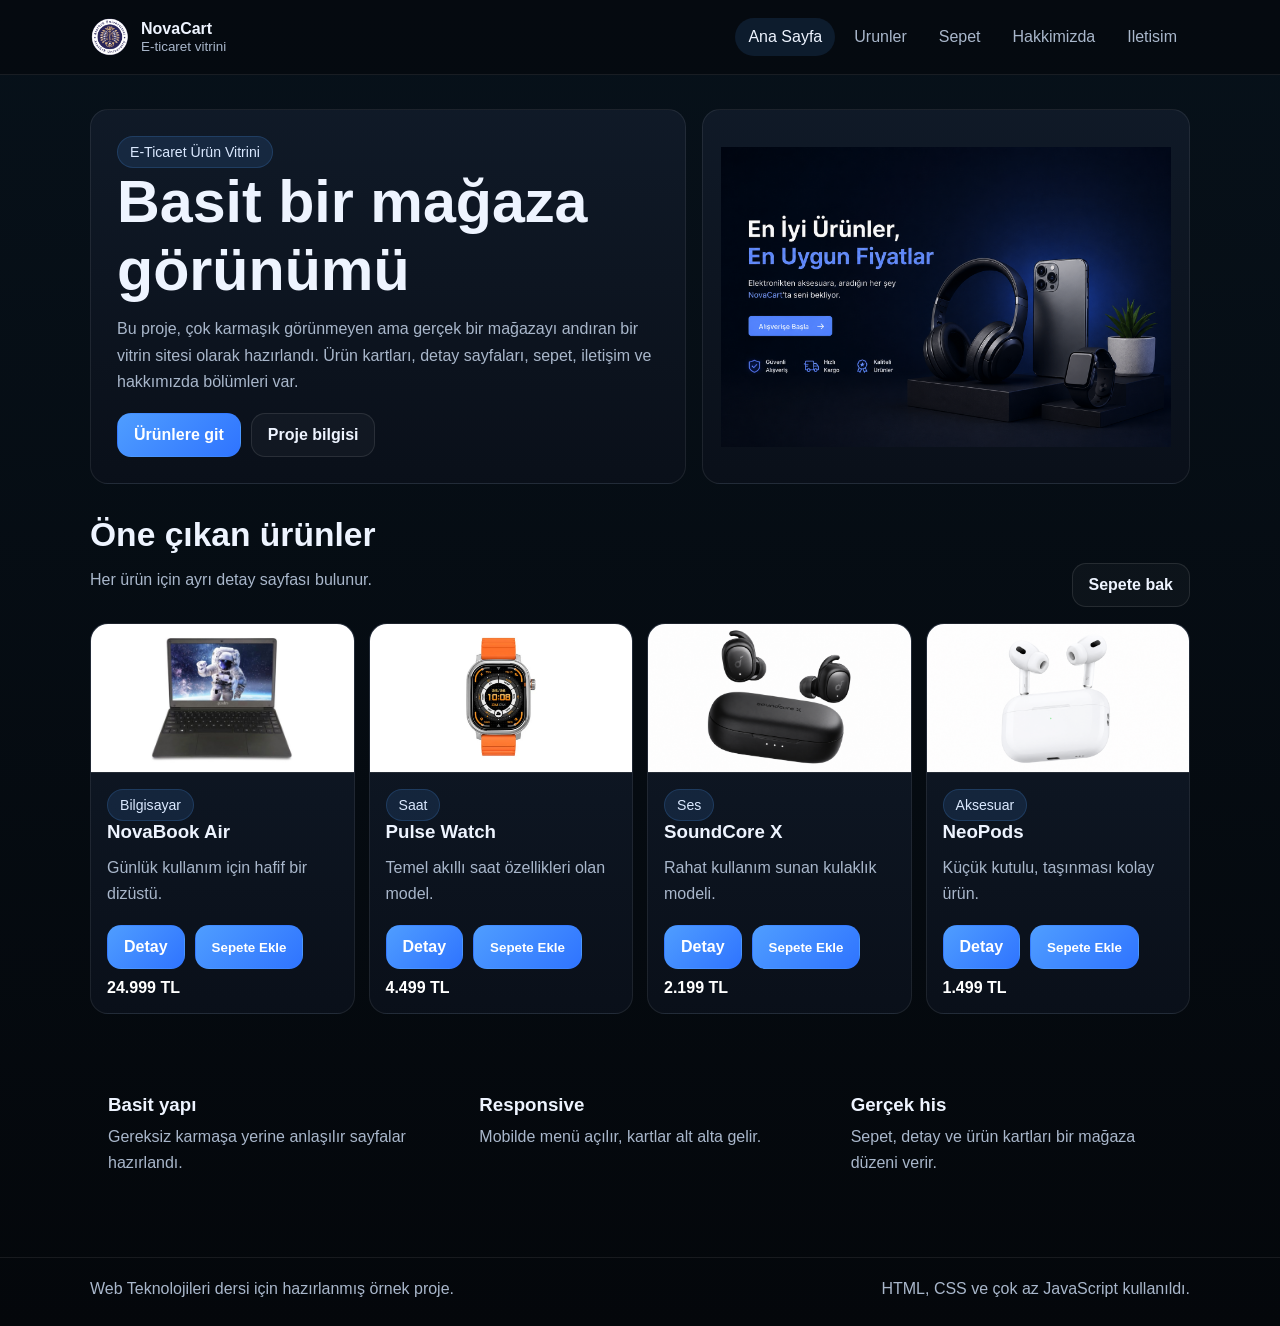
==== index.html @ ce02641b "first commit" ====
<!doctype html>
    <html lang="tr">
    <head>
      <meta charset="utf-8">
      <meta name="viewport" content="width=device-width, initial-scale=1">
      <title>Ana Sayfa | NovaCart</title>
      <link rel="stylesheet" href="css/style.css">
    </head>
    <body>
      <header>
        <div class="container topbar">
          
<a class="brand" href="index.html">
<img src="images/logo.png" width="40">
<div class="brand-text">
<strong>NovaCart</strong>
<span>E-ticaret vitrini</span>
</div>
</a>

          <button class="nav-toggle" aria-label="Menü aç/kapat">☰</button>
          <nav aria-label="Ana menü">
            <ul id="menu"><li><a href="index.html" class="active">Ana Sayfa</a></li>
<li><a href="urunler.html" class="">Urunler</a></li>
<li><a href="sepet.html" class="">Sepet</a></li>
<li><a href="hakkimizda.html" class="">Hakkimizda</a></li>
<li><a href="iletisim.html" class="">Iletisim</a></li></ul>
          </nav>
        </div>
      </header>
      <main>
<section class="hero">
  <div class="container hero-grid">
    <div class="box hero-text">
      <span class="badge">E-Ticaret Ürün Vitrini</span>
      <h1>Basit bir mağaza görünümü</h1>
      <p>Bu proje, çok karmaşık görünmeyen ama gerçek bir mağazayı andıran bir vitrin sitesi olarak hazırlandı. Ürün kartları, detay sayfaları, sepet, iletişim ve hakkımızda bölümleri var.</p>
      <div class="actions">
        <a class="btn btn-primary" href="urunler.html">Ürünlere git</a>
        <a class="btn btn-ghost" href="hakkimizda.html">Proje bilgisi</a>
      </div>
    </div>
    <div class="box hero-image">
      <img src="images/hero.png" alt="Mavi ve siyah tonlarda mağaza çizimi">
    </div>
  </div>
</section>

<section class="section">
  <div class="container">
    <div class="section-head">
      <div>
        <h2>Öne çıkan ürünler</h2>
        <p>Her ürün için ayrı detay sayfası bulunur.</p>
      </div>
      <a class="btn btn-ghost" href="sepet.html">Sepete bak</a>
    </div>

    <div class="grid-4">
      <article class="card">
        <figure><img src="images/p1.jpg" alt="NovaBook Air ürün görseli"></figure>
        <div class="content">
          <span class="badge">Bilgisayar</span>
          <h3>NovaBook Air</h3>
          <p>Günlük kullanım için hafif bir dizüstü.</p>
          
          <div class="actions">
            <a class="btn btn-primary" href="urun-detay-1.html">Detay</a>
            <button class="btn btn-primary" data-add data-name="NovaBook Air" data-price="24000">Sepete Ekle</button>
          </div>
          <div class="price">24.999 TL</div>
        </div>
      </article>

      <article class="card">
        <figure><img src="images/p2.jpg" alt="Pulse Watch ürün görseli"></figure>
        <div class="content">
          <span class="badge">Saat</span>
          <h3>Pulse Watch</h3>
          <p>Temel akıllı saat özellikleri olan model.</p>
          
          <div class="actions">
            <a class="btn btn-primary" href="urun-detay-2.html">Detay</a>
            <button class="btn btn-primary" data-add data-name="Pulse Watch" data-price="4500">Sepete Ekle</button>
          </div>
          <div class="price">4.499 TL</div>
        </div>
      </article>

      <article class="card">
        <figure><img src="images/p3.png" alt="SoundCore X ürün görseli"></figure>
        <div class="content">
          <span class="badge">Ses</span>
          <h3>SoundCore X</h3>
          <p>Rahat kullanım sunan kulaklık modeli.</p>
          
          <div class="actions">
            <a class="btn btn-primary" href="urun-detay-3.html">Detay</a>
            <button class="btn btn-primary" data-add data-name="SoundCore X" data-price="2200">Sepete Ekle</button>
          </div>
          <div class="price">2.199 TL</div>
        </div>
      </article>

      <article class="card">
        <figure><img src="images/p4.png" alt="NeoPods ürün görseli"></figure>
        <div class="content">
          <span class="badge">Aksesuar</span>
          <h3>NeoPods</h3>
          <p>Küçük kutulu, taşınması kolay ürün.</p>
          
          <div class="actions">
            <a class="btn btn-primary" href="urun-detay-4.html">Detay</a>
            <button class="btn btn-primary" data-add data-name="NeoPods" data-price="1500">Sepete Ekle</button>
          </div>
          <div class="price">1.499 TL</div>
        </div>
      </article>
    </div>
  </div>
</section>

<section class="section">
  <div class="container grid-3">
    <article class="small">
      <h3>Basit yapı</h3>
      <p>Gereksiz karmaşa yerine anlaşılır sayfalar hazırlandı.</p>
    </article>
    <article class="small">
      <h3>Responsive</h3>
      <p>Mobilde menü açılır, kartlar alt alta gelir.</p>
    </article>
    <article class="small">
      <h3>Gerçek his</h3>
      <p>Sepet, detay ve ürün kartları bir mağaza düzeni verir.</p>
    </article>
  </div>
</section>
</main>
      <footer>
        <div class="container footer-inner">
          <div>Web Teknolojileri dersi için hazırlanmış örnek proje.</div>
          <div>HTML, CSS ve çok az JavaScript kullanıldı.</div>
        </div>
      </footer>
      <script src="js/script.js"></script>
    </body>
    </html>
---- css/style.css ----
:root{
  --bg:#07111a;
  --bg2:#05080d;
  --panel:#101a28;
  --panel2:#132033;
  --line:#23344a;
  --text:#eef4ff;
  --muted:#a9b7cb;
  --blue:#4f9dff;
  --blue2:#2f74ff;
  --good:#ffd36b;
}
*{box-sizing:border-box}
html{}
body{
  margin:0;
  font-family:Arial, Helvetica, sans-serif;
  background:linear-gradient(180deg, #07111a 0%, #04070b 100%);
  color:var(--text);
}
img{max-width:100%; display:block}
a{color:inherit; text-decoration:none}
.container{width:min(1100px, calc(100% - 28px)); margin:auto}
header{
  background:rgba(5,10,16,.92);
  border-bottom:1px solid rgba(255,255,255,.08);
  
  
  
}
.topbar{
  min-height:74px;
  display:flex;
  justify-content:space-between;
  align-items:center;
  gap:14px;
}
.brand{
  display:flex;
  align-items:center;
  gap:11px;
}
.brand-mark{
  width:40px;
  height:40px;
  border-radius:12px;
  display:grid;
  place-items:center;
  background:linear-gradient(135deg, var(--blue), var(--blue2));
  font-weight:700;
}
.brand-text strong{display:block}
.brand-text span{display:block; color:var(--muted); font-size:.84rem; margin-top:1px}
nav ul{
  list-style:none;
  display:flex;
  gap:6px;
  flex-wrap:wrap;
  padding:0;
  margin:0;
}
nav a{
  display:block;
  padding:10px 13px;
  border-radius:999px;
  color:var(--muted);
}
nav a:hover, nav a.active{
  background:rgba(79,157,255,.12);
  color:var(--text);
}
.nav-toggle{
  display:none;
  width:44px;
  height:40px;
  border-radius:12px;
  border:1px solid rgba(255,255,255,.12);
  background:transparent;
  color:var(--text);
  font-size:1.2rem;
}
.hero{padding:34px 0 18px}
.hero-grid{
  display:grid;
  grid-template-columns:1.1fr .9fr;
  gap:16px;
}
.box, .card, .panel, .table-box, .form-box{
  background:linear-gradient(180deg, rgba(16,26,40,.98), rgba(10,16,26,.98));
  border:1px solid rgba(255,255,255,.08);
  border-radius:18px;
}
.hero-text{padding:26px}
.hero-image{padding:18px; display:grid; place-items:center; min-height:330px}
.hero-image img{max-height:300px; width:100%}
.badge{
  display:inline-block;
  padding:7px 12px;
  border-radius:999px;
  font-size:.88rem;
  background:rgba(79,157,255,.12);
  border:1px solid rgba(79,157,255,.18);
  color:#dbe9ff;
}
h1,h2,h3{margin:0 0 12px; line-height:1.15}
h1{font-size:clamp(2rem, 5vw, 3.7rem)}
h2{font-size:clamp(1.45rem, 3vw, 2.1rem)}
p{margin:0 0 14px; line-height:1.65; color:var(--muted)}
.actions{
  display:flex;
  flex-wrap:wrap;
  gap:10px;
  margin-top:18px;
}
.btn{
  display:inline-flex;
  align-items:center;
  justify-content:center;
  padding:12px 16px;
  border-radius:14px;
  border:1px solid transparent;
  font-weight:700;
  
}
.btn:hover{transform:translateY(-1px)}
.btn-primary{
  background:linear-gradient(135deg, var(--blue), var(--blue2));
  color:#fff;
}
.btn-ghost{
  border-color:rgba(255,255,255,.10);
  background:rgba(255,255,255,.03);
  color:var(--text);
}
.section{padding:14px 0 48px}
.section-head{
  display:flex;
  justify-content:space-between;
  gap:14px;
  align-items:end;
  margin-bottom:16px;
}
.grid-4{
  display:grid;
  grid-template-columns:repeat(4, minmax(0, 1fr));
  gap:14px;
}
.grid-3{
  display:grid;
  grid-template-columns:repeat(3, minmax(0, 1fr));
  gap:14px;
}
.grid-2{
  display:grid;
  grid-template-columns:repeat(2, minmax(0, 1fr));
  gap:14px;
}
.card{overflow:hidden}
.card figure, .panel figure{
  margin:0;
  background:rgba(255,255,255,.02);
  border-bottom:1px solid rgba(255,255,255,.08);
}
.card .content{padding:16px}
.price{font-weight:700; color:#fff; margin-top:10px}

.small{padding:18px}
.small h3{margin-bottom:8px}
.filters{
  display:flex;
  flex-wrap:wrap;
  gap:8px;
  margin:10px 0 18px;
}
.filter-chip{
  padding:8px 12px;
  border-radius:999px;
  border:1px solid rgba(255,255,255,.10);
  background:rgba(255,255,255,.03);
  color:var(--muted);
  font-size:.92rem;
}
.detail-wrap{
  display:grid;
  grid-template-columns:1fr 1fr;
  gap:14px;
}
.detail{
  padding:18px;
}
table{
  width:100%;
  border-collapse:collapse;
}
th, td{
  text-align:left;
  padding:12px 13px;
  border-bottom:1px solid rgba(255,255,255,.08);
}
th{width:34%; color:#dce7fb}
td{color:var(--muted)}
thead th{background:rgba(255,255,255,.03)}
tfoot td{color:#fff; font-weight:700}
.form-box, .table-box, .detail, .small{padding:18px}
label{
  display:block;
  margin:0 0 7px;
  font-weight:700;
  color:#dce7fb;
}
input, select, textarea{
  width:100%;
  padding:12px 13px;
  border-radius:12px;
  border:1px solid rgba(255,255,255,.10);
  background:rgba(255,255,255,.03);
  color:var(--text);
  outline:none;
}
textarea{min-height:130px; resize:vertical}
input:focus, select:focus, textarea:focus{border-color:rgba(79,157,255,.55)}
.form-grid{
  display:grid;
  grid-template-columns:1fr 1fr;
  gap:12px;
}
.help{font-size:.92rem}
.note{
  display:none;
  margin-top:12px;
  padding:11px 13px;
  border-radius:12px;
  background:rgba(79,157,255,.10);
  border:1px solid rgba(79,157,255,.18);
  color:#dbe9ff;
}
.note.show{display:block}
footer{
  padding:22px 0 28px;
  border-top:1px solid rgba(255,255,255,.08);
  color:var(--muted);
}
.footer-inner{
  display:flex;
  justify-content:space-between;
  gap:12px;
  flex-wrap:wrap;
}
@media (max-width: 940px){
  .hero-grid, .grid-4, .grid-3, .grid-2, .detail-wrap{grid-template-columns:1fr 1fr}
}
@media (max-width: 760px){
  .nav-toggle{display:inline-grid; place-items:center}
  nav{width:100%}
  nav ul{display:none; width:100%; flex-direction:column; padding:10px 0 14px}
  nav ul.open{display:flex}
  .topbar{flex-wrap:wrap}
  .hero-grid, .grid-4, .grid-3, .grid-2, .detail-wrap{grid-template-columns:1fr}
  .section-head{align-items:flex-start; flex-direction:column}
  .hero-text{padding:22px}
  .form-grid{grid-template-columns:1fr}
}
.remove-btn{margin-left:10px; padding:7px 10px; border:1px solid rgba(255,255,255,.12); background:rgba(255,255,255,.03); color:var(--text); border-radius:10px; cursor:pointer;}
.remove-btn:hover{background:rgba(79,157,255,.12)}
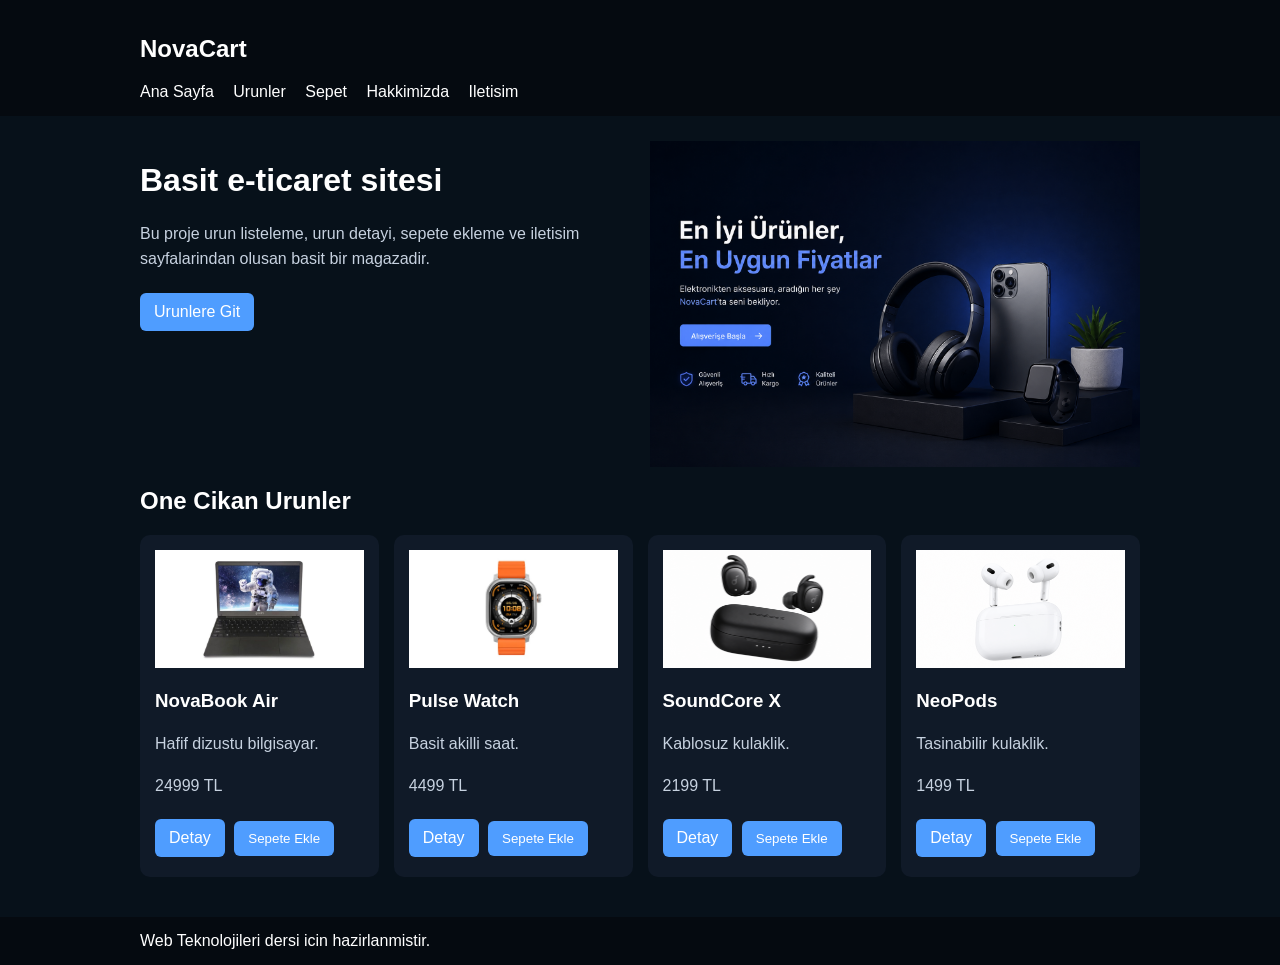
==== commit 191dbdb9: "final changes" ====
--- a/index.html
+++ b/index.html
@@ -1,148 +1,78 @@
 <!doctype html>
-    <html lang="tr">
-    <head>
-      <meta charset="utf-8">
-      <meta name="viewport" content="width=device-width, initial-scale=1">
-      <title>Ana Sayfa | NovaCart</title>
-      <link rel="stylesheet" href="css/style.css">
-    </head>
-    <body>
-      <header>
-        <div class="container topbar">
-          
-<a class="brand" href="index.html">
-<img src="images/logo.png" width="40">
-<div class="brand-text">
-<strong>NovaCart</strong>
-<span>E-ticaret vitrini</span>
-</div>
-</a>
+<html lang="tr">
+<head>
+  <meta charset="utf-8">
+  <meta name="viewport" content="width=device-width, initial-scale=1">
+  <title>NovaCart</title>
+  <link rel="stylesheet" href="css/style.css">
+</head>
+<body>
+  <header>
+    <div class="container">
+      <h2>NovaCart</h2>
+      <nav>
+        <a href="index.html">Ana Sayfa</a>
+        <a href="urunler.html">Urunler</a>
+        <a href="sepet.html">Sepet</a>
+        <a href="hakkimizda.html">Hakkimizda</a>
+        <a href="iletisim.html">Iletisim</a>
+      </nav>
+    </div>
+  </header>
 
-          <button class="nav-toggle" aria-label="Menü aç/kapat">☰</button>
-          <nav aria-label="Ana menü">
-            <ul id="menu"><li><a href="index.html" class="active">Ana Sayfa</a></li>
-<li><a href="urunler.html" class="">Urunler</a></li>
-<li><a href="sepet.html" class="">Sepet</a></li>
-<li><a href="hakkimizda.html" class="">Hakkimizda</a></li>
-<li><a href="iletisim.html" class="">Iletisim</a></li></ul>
-          </nav>
-        </div>
-      </header>
-      <main>
-<section class="hero">
-  <div class="container hero-grid">
-    <div class="box hero-text">
-      <span class="badge">E-Ticaret Ürün Vitrini</span>
-      <h1>Basit bir mağaza görünümü</h1>
-      <p>Bu proje, çok karmaşık görünmeyen ama gerçek bir mağazayı andıran bir vitrin sitesi olarak hazırlandı. Ürün kartları, detay sayfaları, sepet, iletişim ve hakkımızda bölümleri var.</p>
-      <div class="actions">
-        <a class="btn btn-primary" href="urunler.html">Ürünlere git</a>
-        <a class="btn btn-ghost" href="hakkimizda.html">Proje bilgisi</a>
+  <main class="container">
+    <div class="two">
+      <div>
+        <h1>Basit e-ticaret sitesi</h1>
+        <p>Bu proje urun listeleme, urun detayi, sepete ekleme ve iletisim sayfalarindan olusan basit bir magazadir.</p>
+        <a class="btn" href="urunler.html">Urunlere Git</a>
+      </div>
+      <img src="images/hero.png" alt="Magaza gorseli">
+    </div>
+
+    <h2>One Cikan Urunler</h2>
+    <div class="grid">
+      <div class="card">
+        <img src="images/p1.jpg" alt="NovaBook Air">
+        <h3>NovaBook Air</h3>
+        <p>Hafif dizustu bilgisayar.</p>
+        <p>24999 TL</p>
+        <a class="btn" href="urun-detay-1.html">Detay</a>
+        <button data-add data-name="NovaBook Air" data-price="24000">Sepete Ekle</button>
+      </div>
+
+      <div class="card">
+        <img src="images/p2.jpg" alt="Pulse Watch">
+        <h3>Pulse Watch</h3>
+        <p>Basit akilli saat.</p>
+        <p>4499 TL</p>
+        <a class="btn" href="urun-detay-2.html">Detay</a>
+        <button data-add data-name="Pulse Watch" data-price="4500">Sepete Ekle</button>
+      </div>
+
+      <div class="card">
+        <img src="images/p3.png" alt="SoundCore X">
+        <h3>SoundCore X</h3>
+        <p>Kablosuz kulaklik.</p>
+        <p>2199 TL</p>
+        <a class="btn" href="urun-detay-3.html">Detay</a>
+        <button data-add data-name="SoundCore X" data-price="2200">Sepete Ekle</button>
+      </div>
+
+      <div class="card">
+        <img src="images/p4.png" alt="NeoPods">
+        <h3>NeoPods</h3>
+        <p>Tasinabilir kulaklik.</p>
+        <p>1499 TL</p>
+        <a class="btn" href="urun-detay-4.html">Detay</a>
+        <button data-add data-name="NeoPods" data-price="1500">Sepete Ekle</button>
       </div>
     </div>
-    <div class="box hero-image">
-      <img src="images/hero.png" alt="Mavi ve siyah tonlarda mağaza çizimi">
-    </div>
-  </div>
-</section>
+  </main>
 
-<section class="section">
-  <div class="container">
-    <div class="section-head">
-      <div>
-        <h2>Öne çıkan ürünler</h2>
-        <p>Her ürün için ayrı detay sayfası bulunur.</p>
-      </div>
-      <a class="btn btn-ghost" href="sepet.html">Sepete bak</a>
-    </div>
-
-    <div class="grid-4">
-      <article class="card">
-        <figure><img src="images/p1.jpg" alt="NovaBook Air ürün görseli"></figure>
-        <div class="content">
-          <span class="badge">Bilgisayar</span>
-          <h3>NovaBook Air</h3>
-          <p>Günlük kullanım için hafif bir dizüstü.</p>
-          
-          <div class="actions">
-            <a class="btn btn-primary" href="urun-detay-1.html">Detay</a>
-            <button class="btn btn-primary" data-add data-name="NovaBook Air" data-price="24000">Sepete Ekle</button>
-          </div>
-          <div class="price">24.999 TL</div>
-        </div>
-      </article>
-
-      <article class="card">
-        <figure><img src="images/p2.jpg" alt="Pulse Watch ürün görseli"></figure>
-        <div class="content">
-          <span class="badge">Saat</span>
-          <h3>Pulse Watch</h3>
-          <p>Temel akıllı saat özellikleri olan model.</p>
-          
-          <div class="actions">
-            <a class="btn btn-primary" href="urun-detay-2.html">Detay</a>
-            <button class="btn btn-primary" data-add data-name="Pulse Watch" data-price="4500">Sepete Ekle</button>
-          </div>
-          <div class="price">4.499 TL</div>
-        </div>
-      </article>
-
-      <article class="card">
-        <figure><img src="images/p3.png" alt="SoundCore X ürün görseli"></figure>
-        <div class="content">
-          <span class="badge">Ses</span>
-          <h3>SoundCore X</h3>
-          <p>Rahat kullanım sunan kulaklık modeli.</p>
-          
-          <div class="actions">
-            <a class="btn btn-primary" href="urun-detay-3.html">Detay</a>
-            <button class="btn btn-primary" data-add data-name="SoundCore X" data-price="2200">Sepete Ekle</button>
-          </div>
-          <div class="price">2.199 TL</div>
-        </div>
-      </article>
-
-      <article class="card">
-        <figure><img src="images/p4.png" alt="NeoPods ürün görseli"></figure>
-        <div class="content">
-          <span class="badge">Aksesuar</span>
-          <h3>NeoPods</h3>
-          <p>Küçük kutulu, taşınması kolay ürün.</p>
-          
-          <div class="actions">
-            <a class="btn btn-primary" href="urun-detay-4.html">Detay</a>
-            <button class="btn btn-primary" data-add data-name="NeoPods" data-price="1500">Sepete Ekle</button>
-          </div>
-          <div class="price">1.499 TL</div>
-        </div>
-      </article>
-    </div>
-  </div>
-</section>
-
-<section class="section">
-  <div class="container grid-3">
-    <article class="small">
-      <h3>Basit yapı</h3>
-      <p>Gereksiz karmaşa yerine anlaşılır sayfalar hazırlandı.</p>
-    </article>
-    <article class="small">
-      <h3>Responsive</h3>
-      <p>Mobilde menü açılır, kartlar alt alta gelir.</p>
-    </article>
-    <article class="small">
-      <h3>Gerçek his</h3>
-      <p>Sepet, detay ve ürün kartları bir mağaza düzeni verir.</p>
-    </article>
-  </div>
-</section>
-</main>
-      <footer>
-        <div class="container footer-inner">
-          <div>Web Teknolojileri dersi için hazırlanmış örnek proje.</div>
-          <div>HTML, CSS ve çok az JavaScript kullanıldı.</div>
-        </div>
-      </footer>
-      <script src="js/script.js"></script>
-    </body>
-    </html>+  <footer>
+    <div class="container">Web Teknolojileri dersi icin hazirlanmistir.</div>
+  </footer>
+  <script src="js/script.js"></script>
+</body>
+</html>
--- a/css/style.css
+++ b/css/style.css
@@ -1,264 +1,64 @@
-:root{
-  --bg:#07111a;
-  --bg2:#05080d;
-  --panel:#101a28;
-  --panel2:#132033;
-  --line:#23344a;
-  --text:#eef4ff;
-  --muted:#a9b7cb;
-  --blue:#4f9dff;
-  --blue2:#2f74ff;
-  --good:#ffd36b;
-}
-*{box-sizing:border-box}
-html{}
 body{
   margin:0;
-  font-family:Arial, Helvetica, sans-serif;
-  background:linear-gradient(180deg, #07111a 0%, #04070b 100%);
-  color:var(--text);
+  font-family:Arial, sans-serif;
+  background:#07111a;
+  color:white;
 }
-img{max-width:100%; display:block}
-a{color:inherit; text-decoration:none}
-.container{width:min(1100px, calc(100% - 28px)); margin:auto}
-header{
-  background:rgba(5,10,16,.92);
-  border-bottom:1px solid rgba(255,255,255,.08);
-  
-  
-  
+
+.container{width:90%;max-width:1000px;margin:auto}
+
+header,footer{
+  background:#050a10;
+  padding:15px 0;
 }
-.topbar{
-  min-height:74px;
-  display:flex;
-  justify-content:space-between;
-  align-items:center;
-  gap:14px;
+
+nav a{
+  color:white;
+  margin-right:15px;
+  text-decoration:none;
 }
-.brand{
-  display:flex;
-  align-items:center;
-  gap:11px;
+
+main{padding:25px 0}
+p{color:#c7d2e0;line-height:1.6}
+img{max-width:100%}
+
+.grid{
+  display:grid;
+  grid-template-columns:repeat(4,1fr);
+  gap:15px;
 }
-.brand-mark{
-  width:40px;
-  height:40px;
-  border-radius:12px;
-  display:grid;
-  place-items:center;
-  background:linear-gradient(135deg, var(--blue), var(--blue2));
-  font-weight:700;
-}
-.brand-text strong{display:block}
-.brand-text span{display:block; color:var(--muted); font-size:.84rem; margin-top:1px}
-nav ul{
-  list-style:none;
-  display:flex;
-  gap:6px;
-  flex-wrap:wrap;
-  padding:0;
-  margin:0;
-}
-nav a{
-  display:block;
-  padding:10px 13px;
-  border-radius:999px;
-  color:var(--muted);
-}
-nav a:hover, nav a.active{
-  background:rgba(79,157,255,.12);
-  color:var(--text);
-}
-.nav-toggle{
-  display:none;
-  width:44px;
-  height:40px;
-  border-radius:12px;
-  border:1px solid rgba(255,255,255,.12);
-  background:transparent;
-  color:var(--text);
-  font-size:1.2rem;
-}
-.hero{padding:34px 0 18px}
-.hero-grid{
-  display:grid;
-  grid-template-columns:1.1fr .9fr;
-  gap:16px;
-}
-.box, .card, .panel, .table-box, .form-box{
-  background:linear-gradient(180deg, rgba(16,26,40,.98), rgba(10,16,26,.98));
-  border:1px solid rgba(255,255,255,.08);
-  border-radius:18px;
-}
-.hero-text{padding:26px}
-.hero-image{padding:18px; display:grid; place-items:center; min-height:330px}
-.hero-image img{max-height:300px; width:100%}
-.badge{
-  display:inline-block;
-  padding:7px 12px;
-  border-radius:999px;
-  font-size:.88rem;
-  background:rgba(79,157,255,.12);
-  border:1px solid rgba(79,157,255,.18);
-  color:#dbe9ff;
-}
-h1,h2,h3{margin:0 0 12px; line-height:1.15}
-h1{font-size:clamp(2rem, 5vw, 3.7rem)}
-h2{font-size:clamp(1.45rem, 3vw, 2.1rem)}
-p{margin:0 0 14px; line-height:1.65; color:var(--muted)}
-.actions{
-  display:flex;
-  flex-wrap:wrap;
-  gap:10px;
-  margin-top:18px;
-}
-.btn{
-  display:inline-flex;
-  align-items:center;
-  justify-content:center;
-  padding:12px 16px;
-  border-radius:14px;
-  border:1px solid transparent;
-  font-weight:700;
-  
-}
-.btn:hover{transform:translateY(-1px)}
-.btn-primary{
-  background:linear-gradient(135deg, var(--blue), var(--blue2));
-  color:#fff;
-}
-.btn-ghost{
-  border-color:rgba(255,255,255,.10);
-  background:rgba(255,255,255,.03);
-  color:var(--text);
-}
-.section{padding:14px 0 48px}
-.section-head{
-  display:flex;
-  justify-content:space-between;
-  gap:14px;
-  align-items:end;
-  margin-bottom:16px;
-}
-.grid-4{
-  display:grid;
-  grid-template-columns:repeat(4, minmax(0, 1fr));
-  gap:14px;
-}
-.grid-3{
-  display:grid;
-  grid-template-columns:repeat(3, minmax(0, 1fr));
-  gap:14px;
-}
-.grid-2{
-  display:grid;
-  grid-template-columns:repeat(2, minmax(0, 1fr));
-  gap:14px;
-}
-.card{overflow:hidden}
-.card figure, .panel figure{
-  margin:0;
-  background:rgba(255,255,255,.02);
-  border-bottom:1px solid rgba(255,255,255,.08);
-}
-.card .content{padding:16px}
-.price{font-weight:700; color:#fff; margin-top:10px}
 
-.small{padding:18px}
-.small h3{margin-bottom:8px}
-.filters{
-  display:flex;
-  flex-wrap:wrap;
-  gap:8px;
-  margin:10px 0 18px;
-}
-.filter-chip{
-  padding:8px 12px;
-  border-radius:999px;
-  border:1px solid rgba(255,255,255,.10);
-  background:rgba(255,255,255,.03);
-  color:var(--muted);
-  font-size:.92rem;
-}
-.detail-wrap{
+.two{
   display:grid;
   grid-template-columns:1fr 1fr;
-  gap:14px;
+  gap:20px;
 }
-.detail{
-  padding:18px;
+
+.card,.box{
+  background:#101a28;
+  padding:15px;
+  border-radius:10px;
+  margin-bottom:15px;
 }
-table{
-  width:100%;
-  border-collapse:collapse;
+
+.btn,button{
+  display:inline-block;
+  background:#4f9dff;
+  color:white;
+  padding:10px 14px;
+  border:0;
+  border-radius:6px;
+  text-decoration:none;
+  cursor:pointer;
+  margin:5px 5px 5px 0;
 }
-th, td{
-  text-align:left;
-  padding:12px 13px;
-  border-bottom:1px solid rgba(255,255,255,.08);
+
+table{width:100%;border-collapse:collapse}
+td,th{border-bottom:1px solid #334;padding:10px;text-align:left}
+input,select,textarea{width:100%;padding:10px;margin:6px 0 12px}
+textarea{height:120px}
+#note{color:#4f9dff;font-weight:bold}
+
+@media(max-width:800px){
+  .grid,.two{grid-template-columns:1fr}
 }
-th{width:34%; color:#dce7fb}
-td{color:var(--muted)}
-thead th{background:rgba(255,255,255,.03)}
-tfoot td{color:#fff; font-weight:700}
-.form-box, .table-box, .detail, .small{padding:18px}
-label{
-  display:block;
-  margin:0 0 7px;
-  font-weight:700;
-  color:#dce7fb;
-}
-input, select, textarea{
-  width:100%;
-  padding:12px 13px;
-  border-radius:12px;
-  border:1px solid rgba(255,255,255,.10);
-  background:rgba(255,255,255,.03);
-  color:var(--text);
-  outline:none;
-}
-textarea{min-height:130px; resize:vertical}
-input:focus, select:focus, textarea:focus{border-color:rgba(79,157,255,.55)}
-.form-grid{
-  display:grid;
-  grid-template-columns:1fr 1fr;
-  gap:12px;
-}
-.help{font-size:.92rem}
-.note{
-  display:none;
-  margin-top:12px;
-  padding:11px 13px;
-  border-radius:12px;
-  background:rgba(79,157,255,.10);
-  border:1px solid rgba(79,157,255,.18);
-  color:#dbe9ff;
-}
-.note.show{display:block}
-footer{
-  padding:22px 0 28px;
-  border-top:1px solid rgba(255,255,255,.08);
-  color:var(--muted);
-}
-.footer-inner{
-  display:flex;
-  justify-content:space-between;
-  gap:12px;
-  flex-wrap:wrap;
-}
-@media (max-width: 940px){
-  .hero-grid, .grid-4, .grid-3, .grid-2, .detail-wrap{grid-template-columns:1fr 1fr}
-}
-@media (max-width: 760px){
-  .nav-toggle{display:inline-grid; place-items:center}
-  nav{width:100%}
-  nav ul{display:none; width:100%; flex-direction:column; padding:10px 0 14px}
-  nav ul.open{display:flex}
-  .topbar{flex-wrap:wrap}
-  .hero-grid, .grid-4, .grid-3, .grid-2, .detail-wrap{grid-template-columns:1fr}
-  .section-head{align-items:flex-start; flex-direction:column}
-  .hero-text{padding:22px}
-  .form-grid{grid-template-columns:1fr}
-}
-.remove-btn{margin-left:10px; padding:7px 10px; border:1px solid rgba(255,255,255,.12); background:rgba(255,255,255,.03); color:var(--text); border-radius:10px; cursor:pointer;}
-.remove-btn:hover{background:rgba(79,157,255,.12)}
